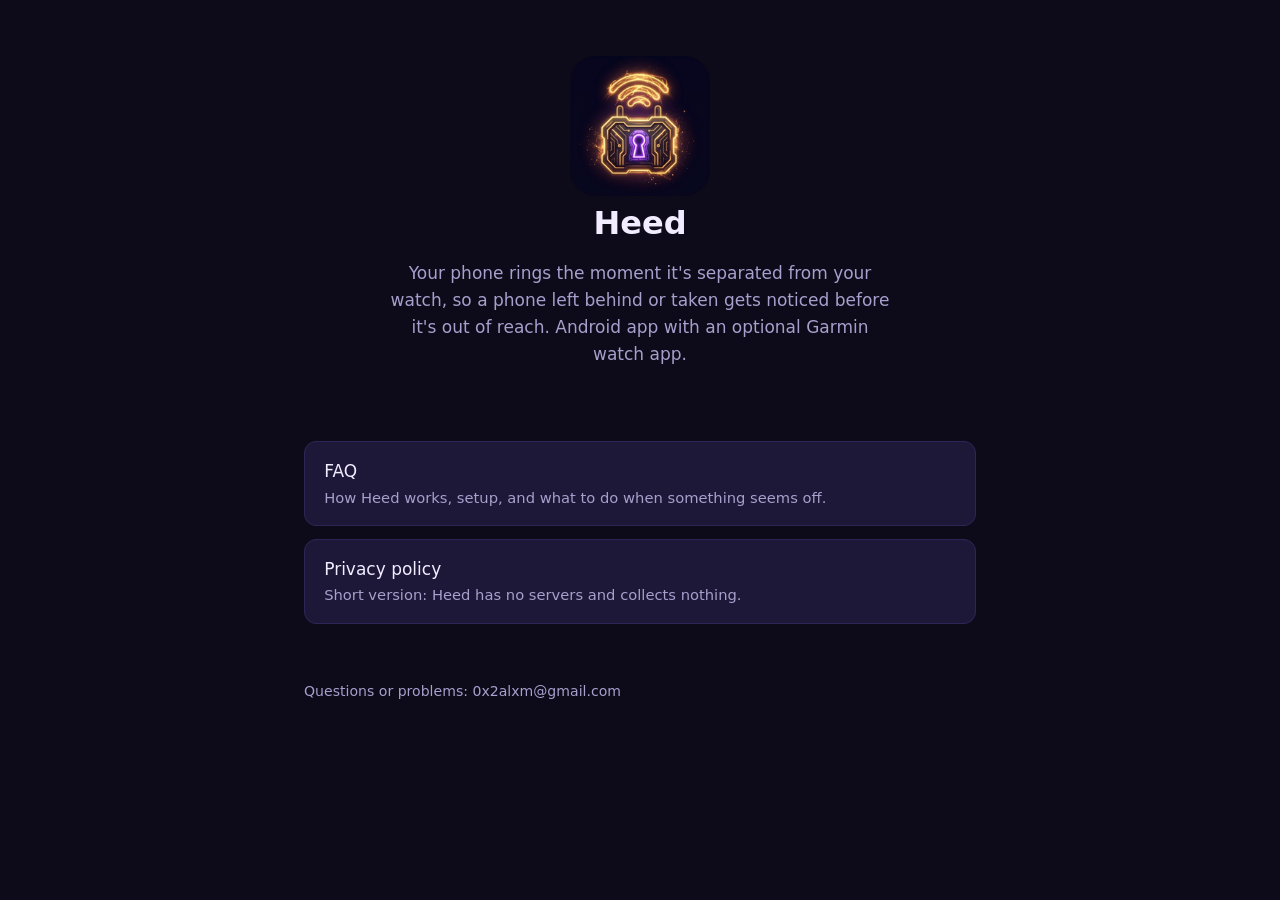
==== index.html @ 659abe00 "Heed site: home, FAQ and privacy policy Static pages for GitHub Pages. The privacy policy is the URL" ====
<!doctype html>
<html lang="en">
<head>
<meta charset="utf-8">
<meta name="viewport" content="width=device-width, initial-scale=1, viewport-fit=cover">
<title>Heed</title>
<meta name="description" content="Heed rings your phone the moment it's separated from your watch.">
<link rel="icon" href="assets/favicon.png">
<link rel="stylesheet" href="style.css">
</head>
<body>
<div class="wrap">
  <section class="hero">
    <img src="assets/heed-logo.png" alt="Heed logo">
    <h1>Heed</h1>
    <p>Your phone rings the moment it's separated from your watch, so a phone left behind or taken gets noticed before it's out of reach. Android app with an optional Garmin watch app.</p>
  </section>
  <div class="links">
    <a href="faq.html">FAQ<span>How Heed works, setup, and what to do when something seems off.</span></a>
    <a href="privacy.html">Privacy policy<span>Short version: Heed has no servers and collects nothing.</span></a>
  </div>
  <footer>Questions or problems: 0x2alxm@gmail.com</footer>
</div>
</body>
</html>
---- style.css ----
/* Heed site. Dark on purpose: same palette as the app. System fonts only, so the pages load nothing from third parties. */
:root {
  --void: #0D0A1A;
  --deep: #1E1838;
  --line: #2E2557;
  --violet: #7B5CFF;
  --lavender: #B9A6FF;
  --gold: #E8B84A;
  --ink: #F1ECFF;
  --muted: #A79FCC;
  color-scheme: dark;
}
* { box-sizing: border-box; }
body {
  margin: 0; background: var(--void); color: var(--ink);
  font: 17px/1.6 system-ui, -apple-system, "Segoe UI", Roboto, sans-serif;
}
.wrap {
  max-width: 44rem; margin: 0 auto; padding-block: 2.5rem 4rem;
  padding-left: max(1rem, env(safe-area-inset-left, 0px)); padding-right: max(1rem, env(safe-area-inset-right, 0px));
}
header.top { display: flex; align-items: center; gap: .9rem; margin-bottom: 2.5rem; }
header.top img { width: 52px; height: 52px; }
header.top a { color: var(--ink); text-decoration: none; font-weight: 700; font-size: 1.35rem; }
nav { margin-left: auto; display: flex; gap: 1.1rem; font-size: .95rem; }
nav a { color: var(--lavender); text-decoration: none; }
nav a[aria-current] { color: var(--gold); }
h1 { font-size: 2rem; line-height: 1.2; margin: 0 0 .4rem; text-wrap: balance; }
h2 { font-size: 1.2rem; margin: 2.4rem 0 .5rem; color: var(--gold); text-wrap: balance; }
p, li { color: var(--ink); }
.muted { color: var(--muted); }
a { color: var(--lavender); }
a:focus-visible, summary:focus-visible { outline: 2px solid var(--gold); outline-offset: 3px; border-radius: 4px; }
ul { padding-left: 1.2rem; }
li + li { margin-top: .35rem; }
code { font-size: .9em; background: var(--deep); padding: .1em .35em; border-radius: 4px; }

/* FAQ */
details { border-top: 1px solid var(--line); padding: .9rem 0; }
details:last-of-type { border-bottom: 1px solid var(--line); }
summary { cursor: pointer; font-weight: 600; list-style: none; display: flex; gap: .7rem; }
summary::-webkit-details-marker { display: none; }
summary::before { content: "+"; color: var(--gold); font-weight: 700; width: 1ch; flex: none; }
details[open] summary::before { content: "−"; }
details > :not(summary) { margin-left: 1.7rem; }

/* home */
.hero { text-align: center; padding-block: 1rem 1.5rem; }
.hero img { width: 140px; height: 140px; }
.hero p { color: var(--muted); max-width: 32rem; margin-inline: auto; }
.links { display: grid; gap: .8rem; margin-top: 2rem; }
.links a { display: block; padding: 1rem 1.2rem; background: var(--deep); border: 1px solid var(--line); border-radius: 12px;
  color: var(--ink); text-decoration: none; }
.links a span { display: block; color: var(--muted); font-size: .92rem; }
footer { margin-top: 3.5rem; color: var(--muted); font-size: .88rem; }
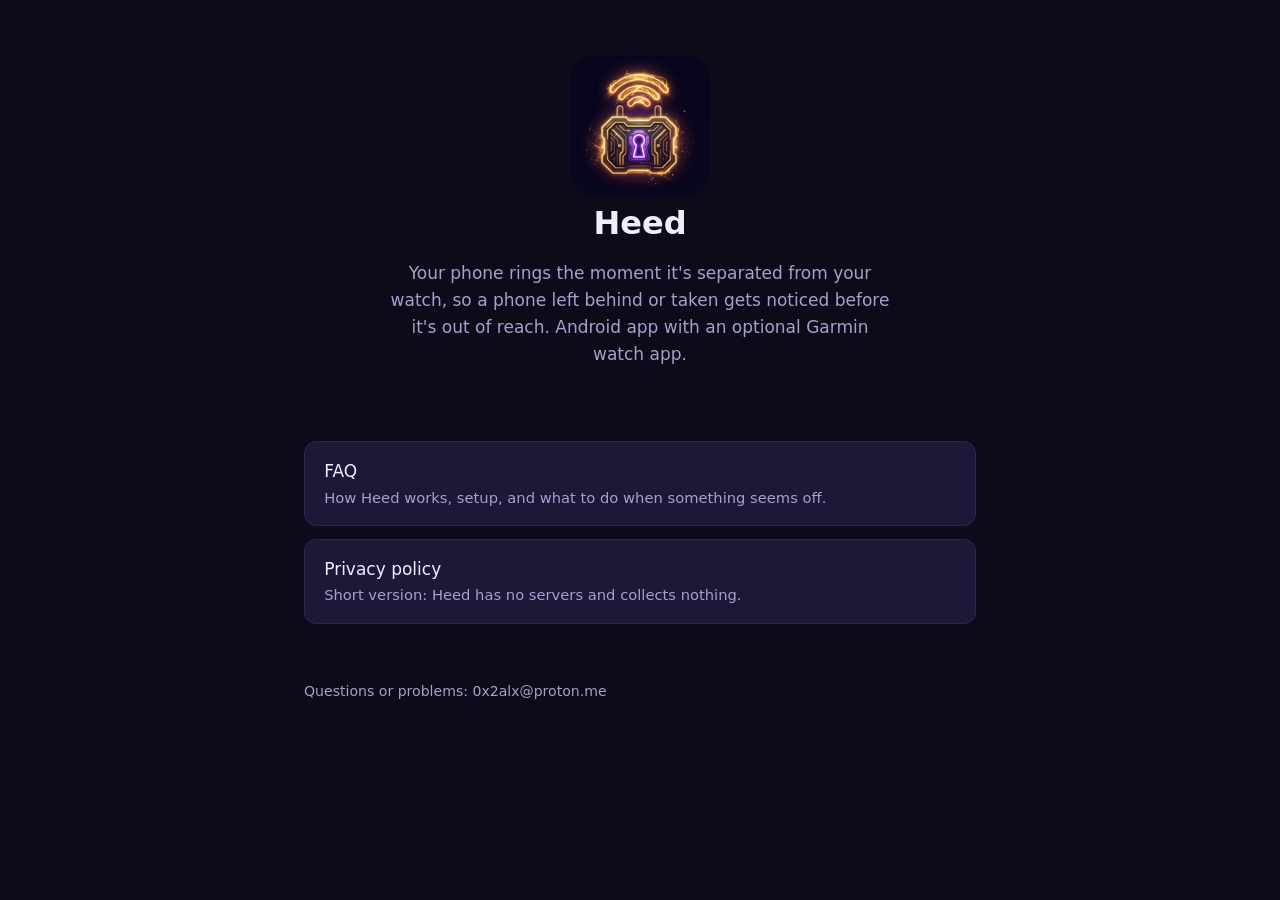
==== commit d60d8b25: "Contact email is now 0x2alx@proton.me Co-Authored-By: Claude Opus 5.5 <noreply@anthropic.com>" ====
--- a/index.html
+++ b/index.html
@@ -19,7 +19,7 @@
     <a href="faq.html">FAQ<span>How Heed works, setup, and what to do when something seems off.</span></a>
     <a href="privacy.html">Privacy policy<span>Short version: Heed has no servers and collects nothing.</span></a>
   </div>
-  <footer>Questions or problems: 0x2alxm@gmail.com</footer>
+  <footer>Questions or problems: 0x2alx@proton.me</footer>
 </div>
 </body>
 </html>
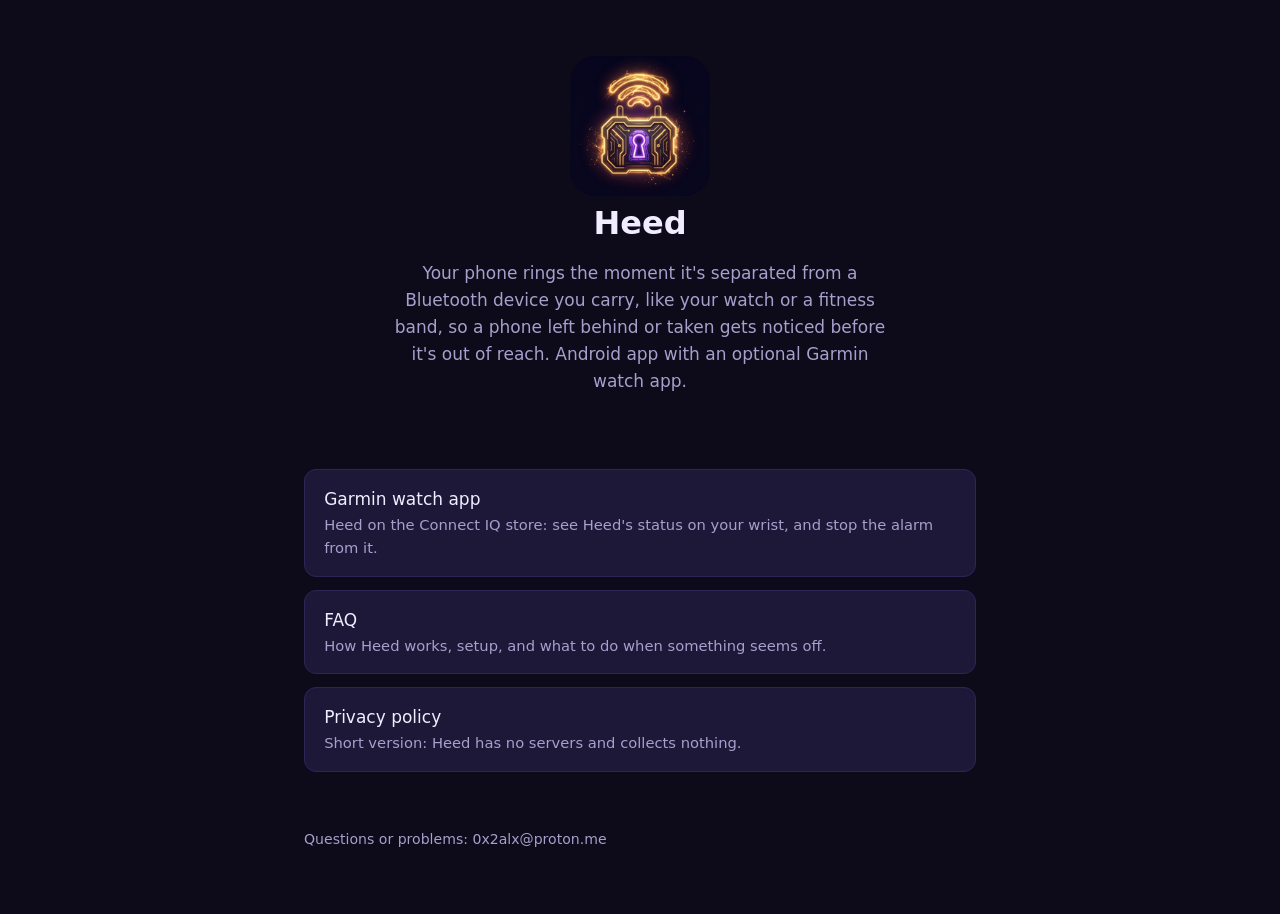
==== commit 6fdf8450: "Link the Garmin watch app on the Connect IQ store; any Bluetooth device, not only a watch The watch " ====
--- a/index.html
+++ b/index.html
@@ -4,7 +4,7 @@
 <meta charset="utf-8">
 <meta name="viewport" content="width=device-width, initial-scale=1, viewport-fit=cover">
 <title>Heed</title>
-<meta name="description" content="Heed rings your phone the moment it's separated from your watch.">
+<meta name="description" content="Heed rings your phone the moment it's separated from a Bluetooth device you carry, like your watch.">
 <link rel="icon" href="assets/favicon.png">
 <link rel="stylesheet" href="style.css">
 </head>
@@ -13,9 +13,10 @@
   <section class="hero">
     <img src="assets/heed-logo.png" alt="Heed logo">
     <h1>Heed</h1>
-    <p>Your phone rings the moment it's separated from your watch, so a phone left behind or taken gets noticed before it's out of reach. Android app with an optional Garmin watch app.</p>
+    <p>Your phone rings the moment it's separated from a Bluetooth device you carry, like your watch or a fitness band, so a phone left behind or taken gets noticed before it's out of reach. Android app with an optional Garmin watch app.</p>
   </section>
   <div class="links">
+    <a href="https://apps.garmin.com/apps/e7d2700a-6e20-4fcf-9858-78129c855c3d">Garmin watch app<span>Heed on the Connect IQ store: see Heed's status on your wrist, and stop the alarm from it.</span></a>
     <a href="faq.html">FAQ<span>How Heed works, setup, and what to do when something seems off.</span></a>
     <a href="privacy.html">Privacy policy<span>Short version: Heed has no servers and collects nothing.</span></a>
   </div>
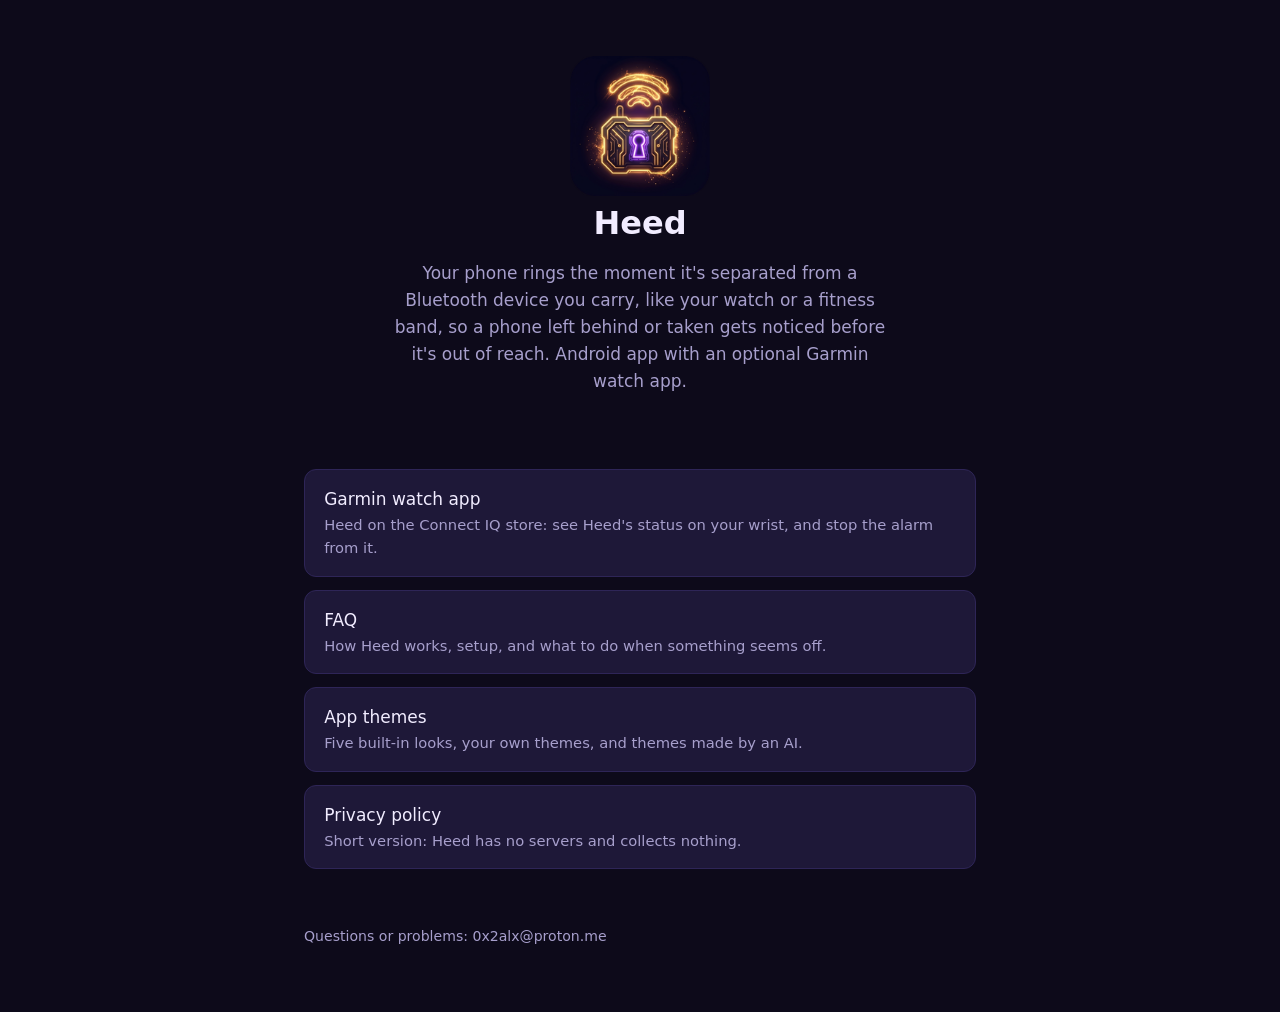
==== commit 95243ff3: "App themes guide (themes.html), linked from the nav and home page Co-Authored-By: Claude Opus 5.5 <n" ====
--- a/index.html
+++ b/index.html
@@ -5,6 +5,7 @@
 <meta name="viewport" content="width=device-width, initial-scale=1, viewport-fit=cover">
 <title>Heed</title>
 <meta name="description" content="Heed rings your phone the moment it's separated from a Bluetooth device you carry, like your watch.">
+<meta name="google-site-verification" content="QiCzWbmraSEwANNr_r0INlUKkTgZXnaJmjv9GGR-TxI">
 <link rel="icon" href="assets/favicon.png">
 <link rel="stylesheet" href="style.css">
 </head>
@@ -18,6 +19,7 @@
   <div class="links">
     <a href="https://apps.garmin.com/apps/e7d2700a-6e20-4fcf-9858-78129c855c3d">Garmin watch app<span>Heed on the Connect IQ store: see Heed's status on your wrist, and stop the alarm from it.</span></a>
     <a href="faq.html">FAQ<span>How Heed works, setup, and what to do when something seems off.</span></a>
+    <a href="themes.html">App themes<span>Five built-in looks, your own themes, and themes made by an AI.</span></a>
     <a href="privacy.html">Privacy policy<span>Short version: Heed has no servers and collects nothing.</span></a>
   </div>
   <footer>Questions or problems: 0x2alx@proton.me</footer>
--- a/style.css
+++ b/style.css
@@ -53,3 +53,11 @@
   color: var(--ink); text-decoration: none; }
 .links a span { display: block; color: var(--muted); font-size: .92rem; }
 footer { margin-top: 3.5rem; color: var(--muted); font-size: .88rem; }
+
+/* Theme guide: code samples and reference tables. */
+pre { background: var(--deep); border: 1px solid var(--line); border-radius: 10px; padding: .9rem 1rem; overflow-x: auto; font-size: .85rem; line-height: 1.5; }
+pre code { background: none; padding: 0; }
+.wrap table { display: block; overflow-x: auto; border-collapse: collapse; font-size: .9rem; margin: 1rem 0; }
+th, td { text-align: left; vertical-align: top; padding: .5rem .7rem; border-top: 1px solid var(--line); }
+th { color: var(--gold); white-space: nowrap; }
+td:first-child { white-space: nowrap; }
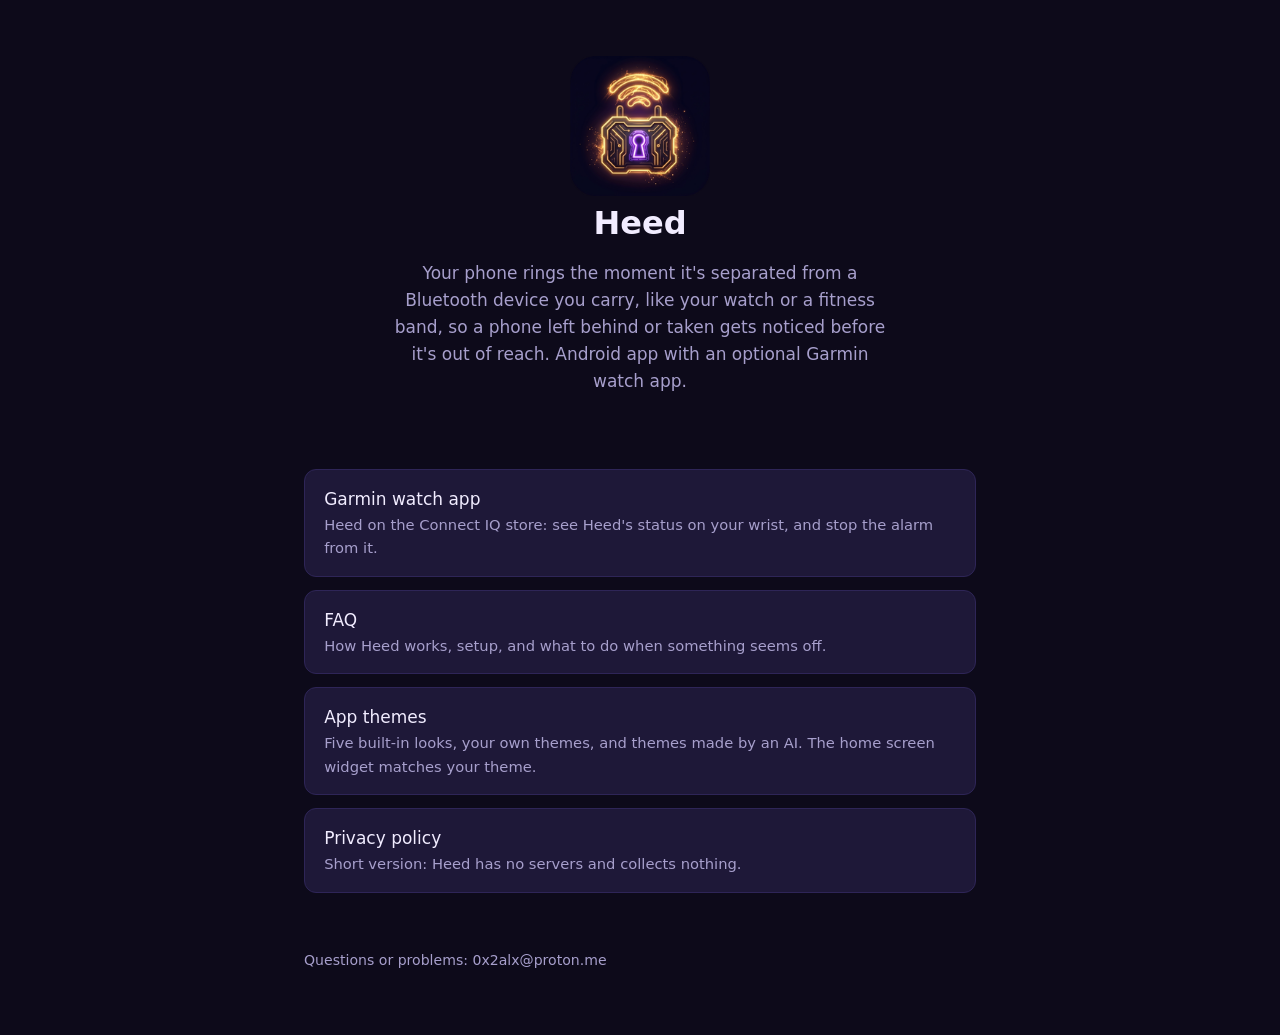
==== commit 00516d49: "Site: match the app (alarm uses theme, widget look, FAQ, backup rules) Themes page: alarm screen fol" ====
--- a/index.html
+++ b/index.html
@@ -19,7 +19,7 @@
   <div class="links">
     <a href="https://apps.garmin.com/apps/e7d2700a-6e20-4fcf-9858-78129c855c3d">Garmin watch app<span>Heed on the Connect IQ store: see Heed's status on your wrist, and stop the alarm from it.</span></a>
     <a href="faq.html">FAQ<span>How Heed works, setup, and what to do when something seems off.</span></a>
-    <a href="themes.html">App themes<span>Five built-in looks, your own themes, and themes made by an AI.</span></a>
+    <a href="themes.html">App themes<span>Five built-in looks, your own themes, and themes made by an AI. The home screen widget matches your theme.</span></a>
     <a href="privacy.html">Privacy policy<span>Short version: Heed has no servers and collects nothing.</span></a>
   </div>
   <footer>Questions or problems: 0x2alx@proton.me</footer>
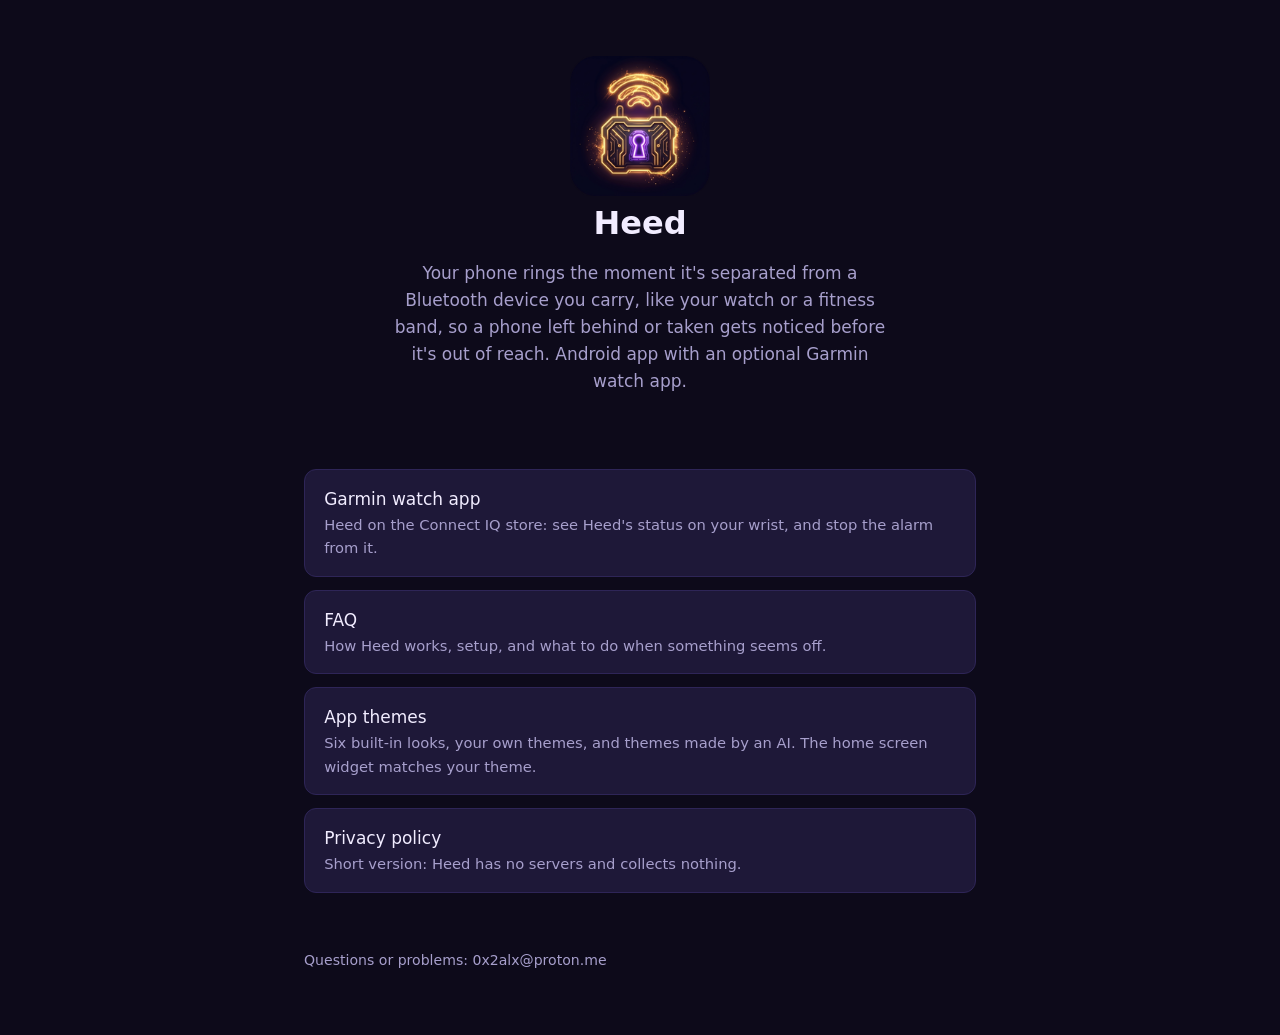
==== commit 90c7213c: "Themes: Clumsy Clanker's new look, Petty Officer added Clumsy Clanker is now near-black purple with " ====
--- a/index.html
+++ b/index.html
@@ -19,7 +19,7 @@
   <div class="links">
     <a href="https://apps.garmin.com/apps/e7d2700a-6e20-4fcf-9858-78129c855c3d">Garmin watch app<span>Heed on the Connect IQ store: see Heed's status on your wrist, and stop the alarm from it.</span></a>
     <a href="faq.html">FAQ<span>How Heed works, setup, and what to do when something seems off.</span></a>
-    <a href="themes.html">App themes<span>Five built-in looks, your own themes, and themes made by an AI. The home screen widget matches your theme.</span></a>
+    <a href="themes.html">App themes<span>Six built-in looks, your own themes, and themes made by an AI. The home screen widget matches your theme.</span></a>
     <a href="privacy.html">Privacy policy<span>Short version: Heed has no servers and collects nothing.</span></a>
   </div>
   <footer>Questions or problems: 0x2alx@proton.me</footer>
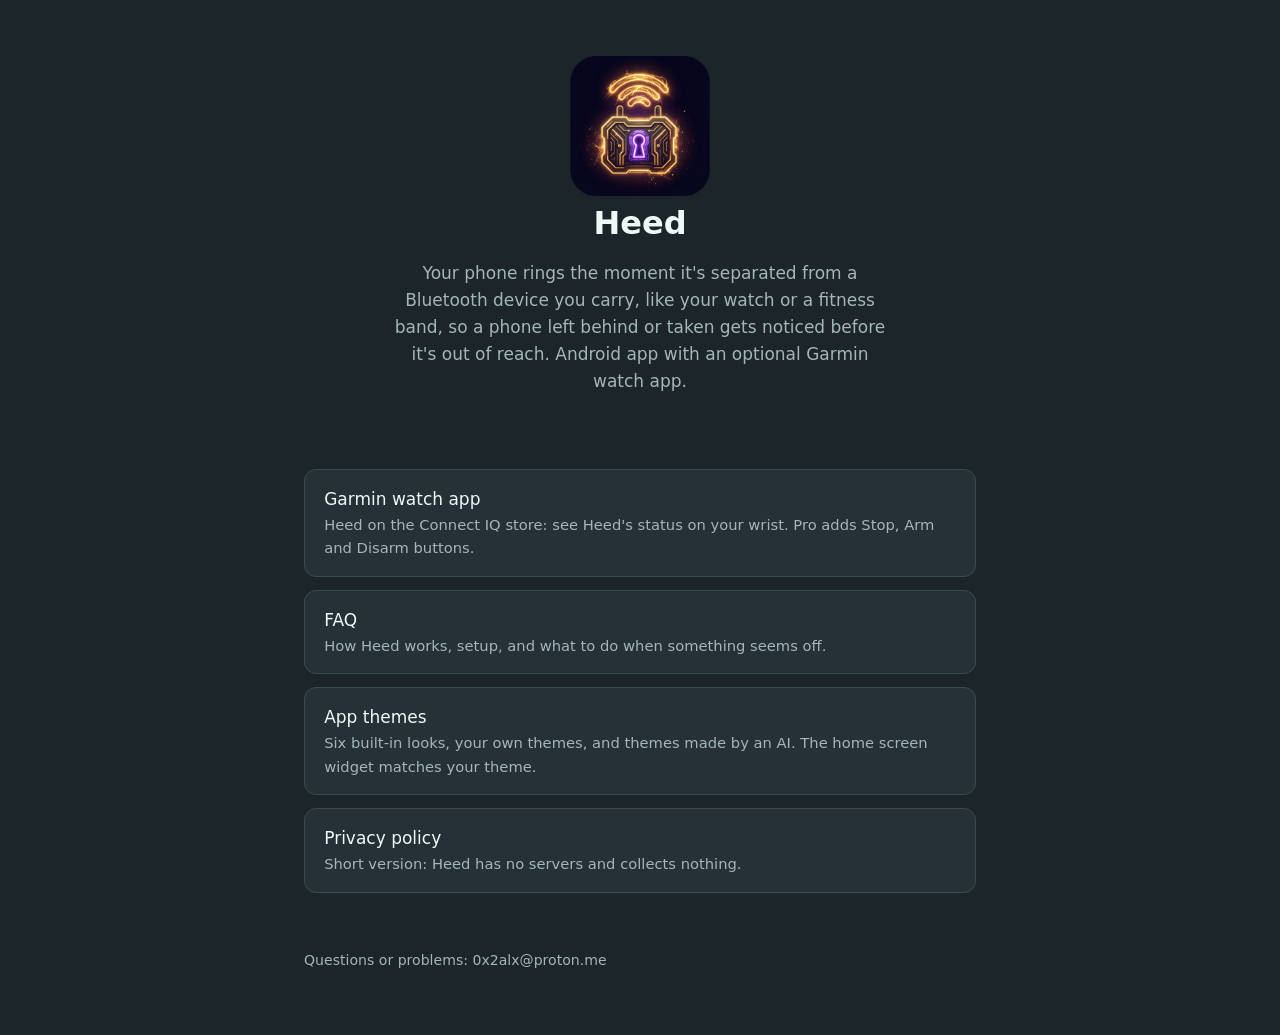
==== commit 736f9282: "Match the app: watch Pro buttons, watch list, privacy, permissions, fonts - Home: watch Stop/Arm/Dis" ====
--- a/index.html
+++ b/index.html
@@ -17,7 +17,7 @@
     <p>Your phone rings the moment it's separated from a Bluetooth device you carry, like your watch or a fitness band, so a phone left behind or taken gets noticed before it's out of reach. Android app with an optional Garmin watch app.</p>
   </section>
   <div class="links">
-    <a href="https://apps.garmin.com/apps/e7d2700a-6e20-4fcf-9858-78129c855c3d">Garmin watch app<span>Heed on the Connect IQ store: see Heed's status on your wrist, and stop the alarm from it.</span></a>
+    <a href="https://apps.garmin.com/apps/e7d2700a-6e20-4fcf-9858-78129c855c3d">Garmin watch app<span>Heed on the Connect IQ store: see Heed's status on your wrist. Pro adds Stop, Arm and Disarm buttons.</span></a>
     <a href="faq.html">FAQ<span>How Heed works, setup, and what to do when something seems off.</span></a>
     <a href="themes.html">App themes<span>Six built-in looks, your own themes, and themes made by an AI. The home screen widget matches your theme.</span></a>
     <a href="privacy.html">Privacy policy<span>Short version: Heed has no servers and collects nothing.</span></a>
--- a/style.css
+++ b/style.css
@@ -1,13 +1,12 @@
-/* Heed site. Dark on purpose: same palette as the app. System fonts only, so the pages load nothing from third parties. */
+/* Heed site. Dark on purpose: the app's Nightwalker theme (slate with a pale aqua accent). System fonts only, so the pages load nothing from third parties. */
 :root {
-  --void: #0D0A1A;
-  --deep: #1E1838;
-  --line: #2E2557;
-  --violet: #7B5CFF;
-  --lavender: #B9A6FF;
-  --gold: #E8B84A;
-  --ink: #F1ECFF;
-  --muted: #A79FCC;
+  --void: #1C2529;
+  --deep: #253136;
+  --line: #3B4B52;
+  --accent: #CDFFFB;
+  --link: #CDFFFB;
+  --ink: #EEF8F7;
+  --muted: #A3B6B8;
   color-scheme: dark;
 }
 * { box-sizing: border-box; }
@@ -23,14 +22,14 @@
 header.top img { width: 52px; height: 52px; }
 header.top a { color: var(--ink); text-decoration: none; font-weight: 700; font-size: 1.35rem; }
 nav { margin-left: auto; display: flex; gap: 1.1rem; font-size: .95rem; }
-nav a { color: var(--lavender); text-decoration: none; }
-nav a[aria-current] { color: var(--gold); }
+nav a { color: var(--link); text-decoration: none; }
+nav a[aria-current] { color: var(--accent); }
 h1 { font-size: 2rem; line-height: 1.2; margin: 0 0 .4rem; text-wrap: balance; }
-h2 { font-size: 1.2rem; margin: 2.4rem 0 .5rem; color: var(--gold); text-wrap: balance; }
+h2 { font-size: 1.2rem; margin: 2.4rem 0 .5rem; color: var(--accent); text-wrap: balance; }
 p, li { color: var(--ink); }
 .muted { color: var(--muted); }
-a { color: var(--lavender); }
-a:focus-visible, summary:focus-visible { outline: 2px solid var(--gold); outline-offset: 3px; border-radius: 4px; }
+a { color: var(--link); }
+a:focus-visible, summary:focus-visible { outline: 2px solid var(--accent); outline-offset: 3px; border-radius: 4px; }
 ul { padding-left: 1.2rem; }
 li + li { margin-top: .35rem; }
 code { font-size: .9em; background: var(--deep); padding: .1em .35em; border-radius: 4px; }
@@ -40,7 +39,7 @@
 details:last-of-type { border-bottom: 1px solid var(--line); }
 summary { cursor: pointer; font-weight: 600; list-style: none; display: flex; gap: .7rem; }
 summary::-webkit-details-marker { display: none; }
-summary::before { content: "+"; color: var(--gold); font-weight: 700; width: 1ch; flex: none; }
+summary::before { content: "+"; color: var(--accent); font-weight: 700; width: 1ch; flex: none; }
 details[open] summary::before { content: "−"; }
 details > :not(summary) { margin-left: 1.7rem; }
 
@@ -59,5 +58,5 @@
 pre code { background: none; padding: 0; }
 .wrap table { display: block; overflow-x: auto; border-collapse: collapse; font-size: .9rem; margin: 1rem 0; }
 th, td { text-align: left; vertical-align: top; padding: .5rem .7rem; border-top: 1px solid var(--line); }
-th { color: var(--gold); white-space: nowrap; }
+th { color: var(--accent); white-space: nowrap; }
 td:first-child { white-space: nowrap; }
